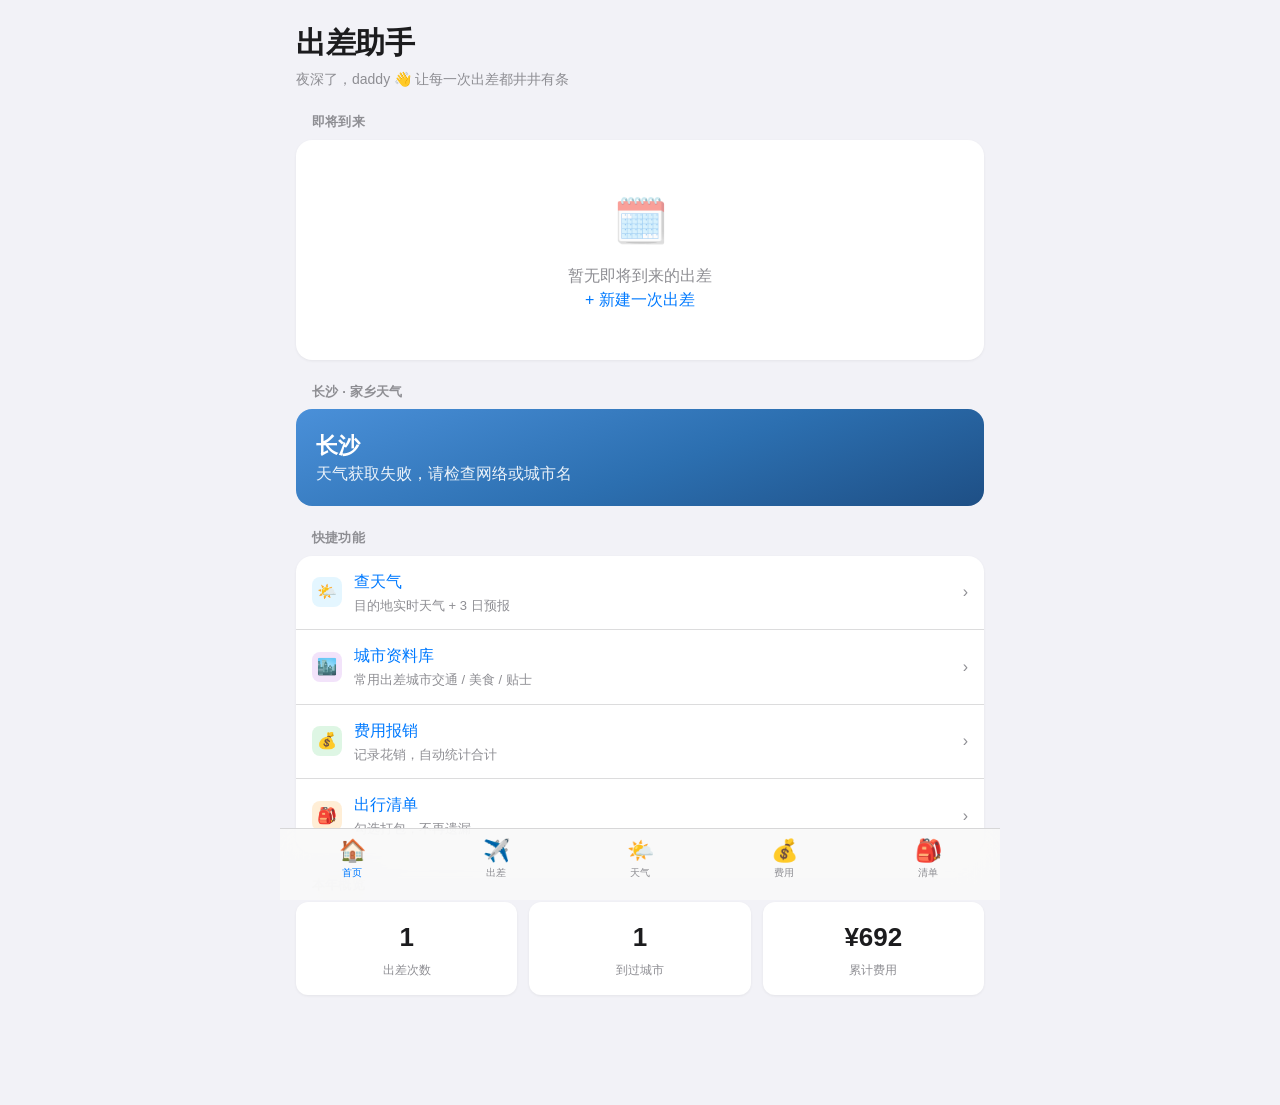
==== index.html @ 9b4747c8 "Add files via upload 旅行助手1.0" ====
<!DOCTYPE html>
<html lang="zh-CN">
<head>
<meta charset="UTF-8">
<meta name="viewport" content="width=device-width, initial-scale=1, viewport-fit=cover">
<title>出差助手</title>
<link rel="stylesheet" href="assets/css/style.css">
</head>
<body>
<div class="page">
  <h1 class="large-title">出差助手</h1>
  <p class="subtitle" id="greet">让每一次出差都井井有条</p>

  <!-- 即将到来的出差 -->
  <div class="group">
    <div class="group-title">即将到来</div>
    <div id="nextTrip"></div>
  </div>

  <!-- 家乡天气 -->
  <div class="group">
    <div class="group-title" id="homeWeatherTitle">家乡天气</div>
    <div id="homeWeather"><div class="weather-card"><div class="weather-city">加载中…</div></div></div>
  </div>

  <!-- 快捷功能 -->
  <div class="group">
    <div class="group-title">快捷功能</div>
    <div class="card">
      <a class="row tap" href="weather.html">
        <div class="row-icon" style="background:rgba(90,200,250,0.16)">🌤️</div>
        <div class="row-label"><div class="row-title">查天气</div><div class="row-sub">目的地实时天气 + 3 日预报</div></div>
        <span style="color:var(--secondary)">›</span>
      </a>
      <a class="row tap" href="cities.html">
        <div class="row-icon" style="background:rgba(175,82,222,0.16)">🏙️</div>
        <div class="row-label"><div class="row-title">城市资料库</div><div class="row-sub">常用出差城市交通 / 美食 / 贴士</div></div>
        <span style="color:var(--secondary)">›</span>
      </a>
      <a class="row tap" href="expense.html">
        <div class="row-icon" style="background:rgba(52,199,89,0.16)">💰</div>
        <div class="row-label"><div class="row-title">费用报销</div><div class="row-sub">记录花销，自动统计合计</div></div>
        <span style="color:var(--secondary)">›</span>
      </a>
      <a class="row tap" href="checklist.html">
        <div class="row-icon" style="background:rgba(255,149,0,0.16)">🎒</div>
        <div class="row-label"><div class="row-title">出行清单</div><div class="row-sub">勾选打包，不再遗漏</div></div>
        <span style="color:var(--secondary)">›</span>
      </a>
    </div>
  </div>

  <!-- 本年统计 -->
  <div class="group">
    <div class="group-title">本年概览</div>
    <div class="stat-grid">
      <div class="stat"><div class="num" id="statTrips">0</div><div class="lbl">出差次数</div></div>
      <div class="stat"><div class="num" id="statCities">0</div><div class="lbl">到过城市</div></div>
      <div class="stat"><div class="num" id="statCost">¥0</div><div class="lbl">累计费用</div></div>
    </div>
  </div>
</div>

<script src="assets/js/util.js"></script>
<script src="assets/js/store.js"></script>
<script src="assets/js/nav.js"></script>
<script>
renderTabbar("home");

const profile = getProfile();
const trips = getTrips();
const today = todayStr();

// 问候语
const h = new Date().getHours();
document.getElementById("greet").textContent =
  (h < 6 ? "夜深了，" : h < 12 ? "早上好，" : h < 18 ? "下午好，" : "晚上好，") +
  `${profile.name || ""} 👋 让每一次出差都井井有条`;

// 即将到来的出差
const upcoming = trips.filter(t => t.start >= today).sort((a, b) => a.start < b.start ? -1 : 1);
const box = document.getElementById("nextTrip");
if (upcoming.length) {
  const t = upcoming[0];
  const days = durDays(today, t.start);
  const total = tripExpenseTotal(t);
  box.innerHTML = `
    <div class="card" style="padding:16px 16px 12px;">
      <div class="flex-between">
        <div style="font-size:18px;font-weight:600;">${esc(t.title)}</div>
        <span class="badge b-blue">${days > 0 ? `还有 ${days} 天` : "今天出发"}</span>
      </div>
      <div class="muted small mt">📍 ${esc(t.city)} · ${fmtDate(t.start)} – ${fmtDate(t.end)}（${durDays(t.start, t.end)} 天）</div>
      <div class="muted small">🎯 ${esc(t.purpose || "—")}</div>
      <div class="btn-row" style="margin-bottom:0;">
        <a class="btn btn-primary" href="trips.html?id=${t.id}" style="text-decoration:none;">查看行程方案</a>
      </div>
    </div>`;
} else {
  box.innerHTML = `<div class="card empty"><div class="ico">🗓️</div>暂无即将到来的出差<br><a href="trips.html">+ 新建一次出差</a></div>`;
}

// 家乡天气
document.getElementById("homeWeatherTitle").textContent = `${profile.homeCity} · 家乡天气`;
getWeather(profile.homeCity).then(d => {
  document.getElementById("homeWeather").innerHTML = weatherCardHTML(profile.homeCity, d);
});

// 本年统计
const thisYear = new Date().getFullYear();
const yearTrips = trips.filter(t => t.start && t.start.startsWith(thisYear));
const citiesSet = new Set(trips.map(t => t.city));
const totalCost = trips.reduce((s, t) => s + tripExpenseTotal(t), 0);
document.getElementById("statTrips").textContent = yearTrips.length;
document.getElementById("statCities").textContent = citiesSet.size;
document.getElementById("statCost").textContent = yuan(totalCost).replace(".00", "");
</script>
</body>
</html>
---- assets/css/style.css ----
:root {
  --bg: #F2F2F7;
  --card: #FFFFFF;
  --blue: #007AFF;
  --green: #34C759;
  --orange: #FF9500;
  --red: #FF3B30;
  --purple: #AF52DE;
  --teal: #5AC8FA;
  --gray: #8E8E93;
  --label: #1C1C1E;
  --secondary: #8E8E93;
  --separator: rgba(60,60,67,0.18);
  --radius: 16px;
  --radius-sm: 12px;
  --shadow: 0 1px 3px rgba(0,0,0,0.06);
}
* { box-sizing: border-box; margin: 0; padding: 0; -webkit-tap-highlight-color: transparent; }
html { -webkit-text-size-adjust: 100%; }
body {
  font-family: -apple-system, BlinkMacSystemFont, "SF Pro Text", "PingFang SC", "Helvetica Neue", Helvetica, Arial, sans-serif;
  background: var(--bg);
  color: var(--label);
  line-height: 1.5;
  font-size: 16px;
  padding-bottom: 88px;
  -webkit-font-smoothing: antialiased;
}
a { color: var(--blue); text-decoration: none; }

/* ---------- 顶部大标题 ---------- */
.page { max-width: 720px; margin: 0 auto; padding: 0 16px; }
.large-title {
  font-size: 30px; font-weight: 700; letter-spacing: -0.4px;
  margin: 20px 0 4px;
}
.subtitle { color: var(--secondary); font-size: 14px; margin-bottom: 18px; }

/* ---------- 分组列表（iOS Grouped Table） ---------- */
.group { margin: 22px 0; }
.group-title {
  font-size: 13px; color: var(--secondary); text-transform: none;
  margin: 0 16px 8px; font-weight: 600; letter-spacing: 0.2px;
}
.card {
  background: var(--card); border-radius: var(--radius); overflow: hidden;
  box-shadow: var(--shadow);
}
.row {
  display: flex; align-items: center; padding: 14px 16px;
  border-bottom: 0.5px solid var(--separator); gap: 12px;
}
.row:last-child { border-bottom: none; }
.row-label { flex: 1; min-width: 0; }
.row-title { font-size: 16px; font-weight: 400; }
.row-sub { font-size: 13px; color: var(--secondary); margin-top: 2px; }
.row-value { font-size: 15px; color: var(--label); text-align: right; }
.row-icon {
  width: 30px; height: 30px; border-radius: 8px; flex-shrink: 0;
  display: flex; align-items: center; justify-content: center; font-size: 16px;
}
.tap { cursor: pointer; transition: background 0.15s; }
.tap:active { background: rgba(0,0,0,0.04); }

/* ---------- 按钮 ---------- */
.btn {
  display: inline-flex; align-items: center; justify-content: center; gap: 6px;
  border: none; border-radius: 980px; padding: 12px 20px; font-size: 16px;
  font-family: inherit; cursor: pointer; font-weight: 500; transition: opacity 0.15s, transform 0.1s;
}
.btn:active { transform: scale(0.97); }
.btn-primary { background: var(--blue); color: #fff; width: 100%; }
.btn-secondary { background: rgba(118,118,128,0.12); color: var(--label); width: 100%; }
.btn-danger { background: var(--red); color: #fff; width: 100%; }
.btn-row { display: flex; gap: 10px; margin: 18px 0; }

/* ---------- 表单 ---------- */
.field { margin-bottom: 14px; }
.field label { display: block; font-size: 13px; color: var(--secondary); margin-bottom: 6px; font-weight: 500; }
.field input, .field select, .field textarea {
  width: 100%; border: 0.5px solid var(--separator); border-radius: var(--radius-sm);
  padding: 11px 13px; font-size: 16px; font-family: inherit; background: var(--card); color: var(--label);
}
.field textarea { resize: vertical; min-height: 72px; }
.field input:focus, .field select:focus, .field textarea:focus { outline: 2px solid var(--blue); outline-offset: -1px; }

/* ---------- 天气卡（iOS 天气 App 风格） ---------- */
.weather-card {
  border-radius: var(--radius); padding: 20px; color: #fff; margin: 4px 0;
  background: linear-gradient(160deg, #4A90D9 0%, #2C6FB0 55%, #1E4F85 100%);
}
.weather-card.night { background: linear-gradient(160deg, #2C3E63 0%, #1F2D4D 60%, #121A30 100%); }
.weather-city { font-size: 22px; font-weight: 600; }
.weather-temp { font-size: 64px; font-weight: 200; line-height: 1; margin: 6px 0; }
.weather-desc { font-size: 16px; opacity: 0.9; }
.weather-meta { display: flex; gap: 18px; margin-top: 14px; font-size: 13px; opacity: 0.92; flex-wrap: wrap; }
.weather-3d { display: flex; gap: 8px; margin-top: 14px; }
.weather-3d .d {
  flex: 1; background: rgba(255,255,255,0.14); border-radius: 12px; padding: 10px 6px; text-align: center;
}
.weather-3d .d .dt { font-size: 12px; opacity: 0.85; }
.weather-3d .d .di { font-size: 22px; margin: 4px 0; }
.weather-3d .d .dtemp { font-size: 13px; }

/* ---------- 行程时间线 ---------- */
.timeline { position: relative; padding-left: 22px; }
.timeline::before {
  content: ""; position: absolute; left: 7px; top: 6px; bottom: 6px; width: 2px; background: var(--separator);
}
.tl-item { position: relative; padding: 10px 0 14px; }
.tl-item::before {
  content: ""; position: absolute; left: -19px; top: 16px; width: 11px; height: 11px;
  border-radius: 50%; background: var(--blue); border: 2.5px solid var(--bg);
}
.tl-time { font-size: 13px; color: var(--blue); font-weight: 600; }
.tl-title { font-size: 16px; font-weight: 500; margin: 2px 0; }
.tl-sub { font-size: 13px; color: var(--secondary); }

/* ---------- 徽章 / 标签 ---------- */
.badge {
  display: inline-block; font-size: 12px; font-weight: 600; padding: 3px 9px; border-radius: 980px;
}
.b-blue { background: rgba(0,122,255,0.12); color: var(--blue); }
.b-green { background: rgba(52,199,89,0.14); color: var(--green); }
.b-orange { background: rgba(255,149,0,0.14); color: var(--orange); }
.b-purple { background: rgba(175,82,222,0.14); color: var(--purple); }
.b-red { background: rgba(255,59,48,0.13); color: var(--red); }
.b-gray { background: rgba(118,118,128,0.14); color: var(--secondary); }

/* ---------- 统计数字卡 ---------- */
.stat-grid { display: flex; gap: 12px; margin: 4px 0; }
.stat {
  flex: 1; background: var(--card); border-radius: var(--radius-sm); padding: 16px;
  text-align: center; box-shadow: var(--shadow);
}
.stat .num { font-size: 26px; font-weight: 700; }
.stat .lbl { font-size: 12px; color: var(--secondary); margin-top: 4px; }

/* ---------- 空状态 ---------- */
.empty { text-align: center; color: var(--secondary); padding: 48px 20px; }
.empty .ico { font-size: 44px; opacity: 0.5; margin-bottom: 10px; }

/* ---------- 底部 Tab 栏 ---------- */
.tabbar {
  position: fixed; bottom: 0; left: 0; right: 0; height: 72px;
  background: rgba(249,249,249,0.92); backdrop-filter: saturate(180%) blur(20px);
  border-top: 0.5px solid var(--separator);
  display: flex; max-width: 720px; margin: 0 auto; padding: 8px 0 18px; z-index: 50;
}
.tab {
  flex: 1; display: flex; flex-direction: column; align-items: center; justify-content: center;
  gap: 3px; color: var(--secondary); cursor: pointer; font-size: 10px;
}
.tab .ti { font-size: 22px; line-height: 1; }
.tab.active { color: var(--blue); }

/* ---------- 弹层 ---------- */
.sheet-mask {
  position: fixed; inset: 0; background: rgba(0,0,0,0.4); z-index: 100;
  display: flex; align-items: flex-end; justify-content: center;
}
.sheet {
  background: var(--bg); width: 100%; max-width: 720px; border-radius: 20px 20px 0 0;
  padding: 16px 16px 28px; max-height: 88vh; overflow-y: auto;
}
.sheet-head { display: flex; align-items: center; justify-content: space-between; margin-bottom: 14px; }
.sheet-head h3 { font-size: 18px; font-weight: 600; }
.sheet-head .x { font-size: 26px; color: var(--red); cursor: pointer; line-height: 1; padding: 0 4px; }

/* ---------- Toast ---------- */
.toast {
  position: fixed; left: 50%; top: 50%; transform: translate(-50%,-50%);
  background: rgba(0,0,0,0.82); color: #fff; padding: 12px 20px; border-radius: 12px;
  font-size: 14px; z-index: 200; opacity: 0; transition: opacity 0.25s; pointer-events: none; max-width: 80%; text-align: center;
}
.toast.show { opacity: 1; }

/* ---------- 杂项 ---------- */
.divider { height: 0.5px; background: var(--separator); margin: 0 16px; }
.flex-between { display: flex; align-items: center; justify-content: space-between; }
.muted { color: var(--secondary); }
.small { font-size: 13px; }
.mt { margin-top: 14px; }
.mb { margin-bottom: 14px; }
.two-col { display: flex; gap: 12px; }
.two-col > * { flex: 1; }
.chip-row { display: flex; flex-wrap: wrap; gap: 8px; }
.chip { padding: 8px 14px; border-radius: 980px; background: var(--card); font-size: 14px; border: 0.5px solid var(--separator); cursor: pointer; }
.chip.on { background: var(--blue); color: #fff; border-color: var(--blue); }
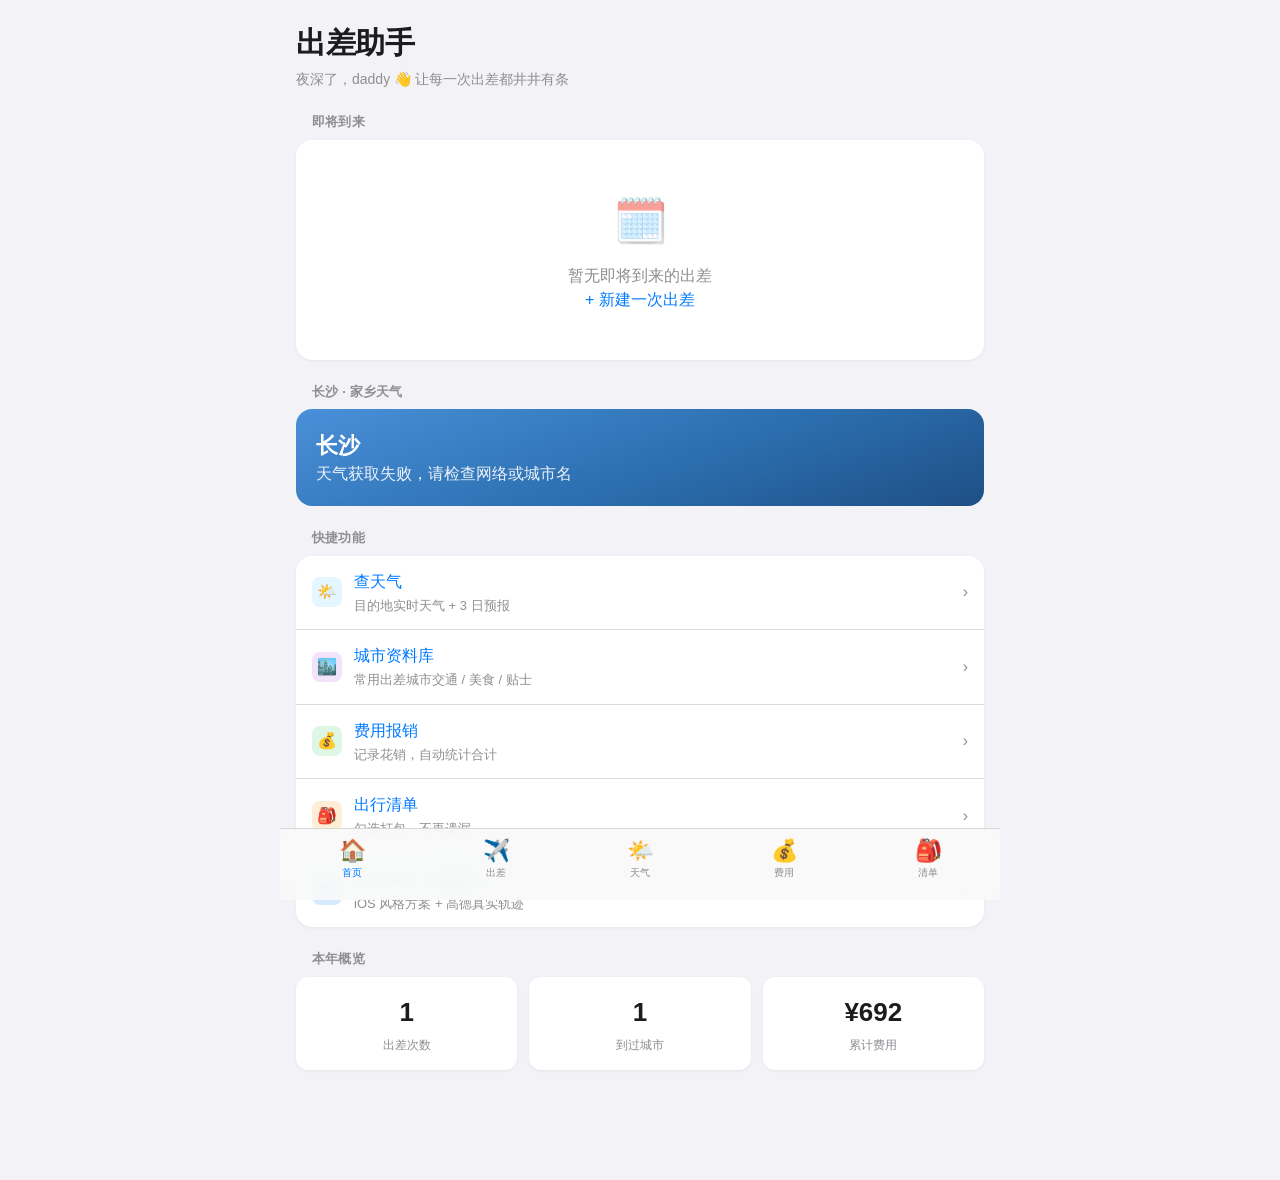
==== commit 65c5c66f: "feat: 首页新增「方案演示（地图版）」入口" ====
--- a/index.html
+++ b/index.html
@@ -45,6 +45,11 @@
       <a class="row tap" href="checklist.html">
         <div class="row-icon" style="background:rgba(255,149,0,0.16)">🎒</div>
         <div class="row-label"><div class="row-title">出行清单</div><div class="row-sub">勾选打包，不再遗漏</div></div>
+        <span style="color:var(--secondary)">›</span>
+      </a>
+      <a class="row tap" href="plan-demo.html">
+        <div class="row-icon" style="background:rgba(0,122,255,0.16)">🗺️</div>
+        <div class="row-label"><div class="row-title">方案演示（地图版）</div><div class="row-sub">iOS 风格方案 + 高德真实轨迹</div></div>
         <span style="color:var(--secondary)">›</span>
       </a>
     </div>
